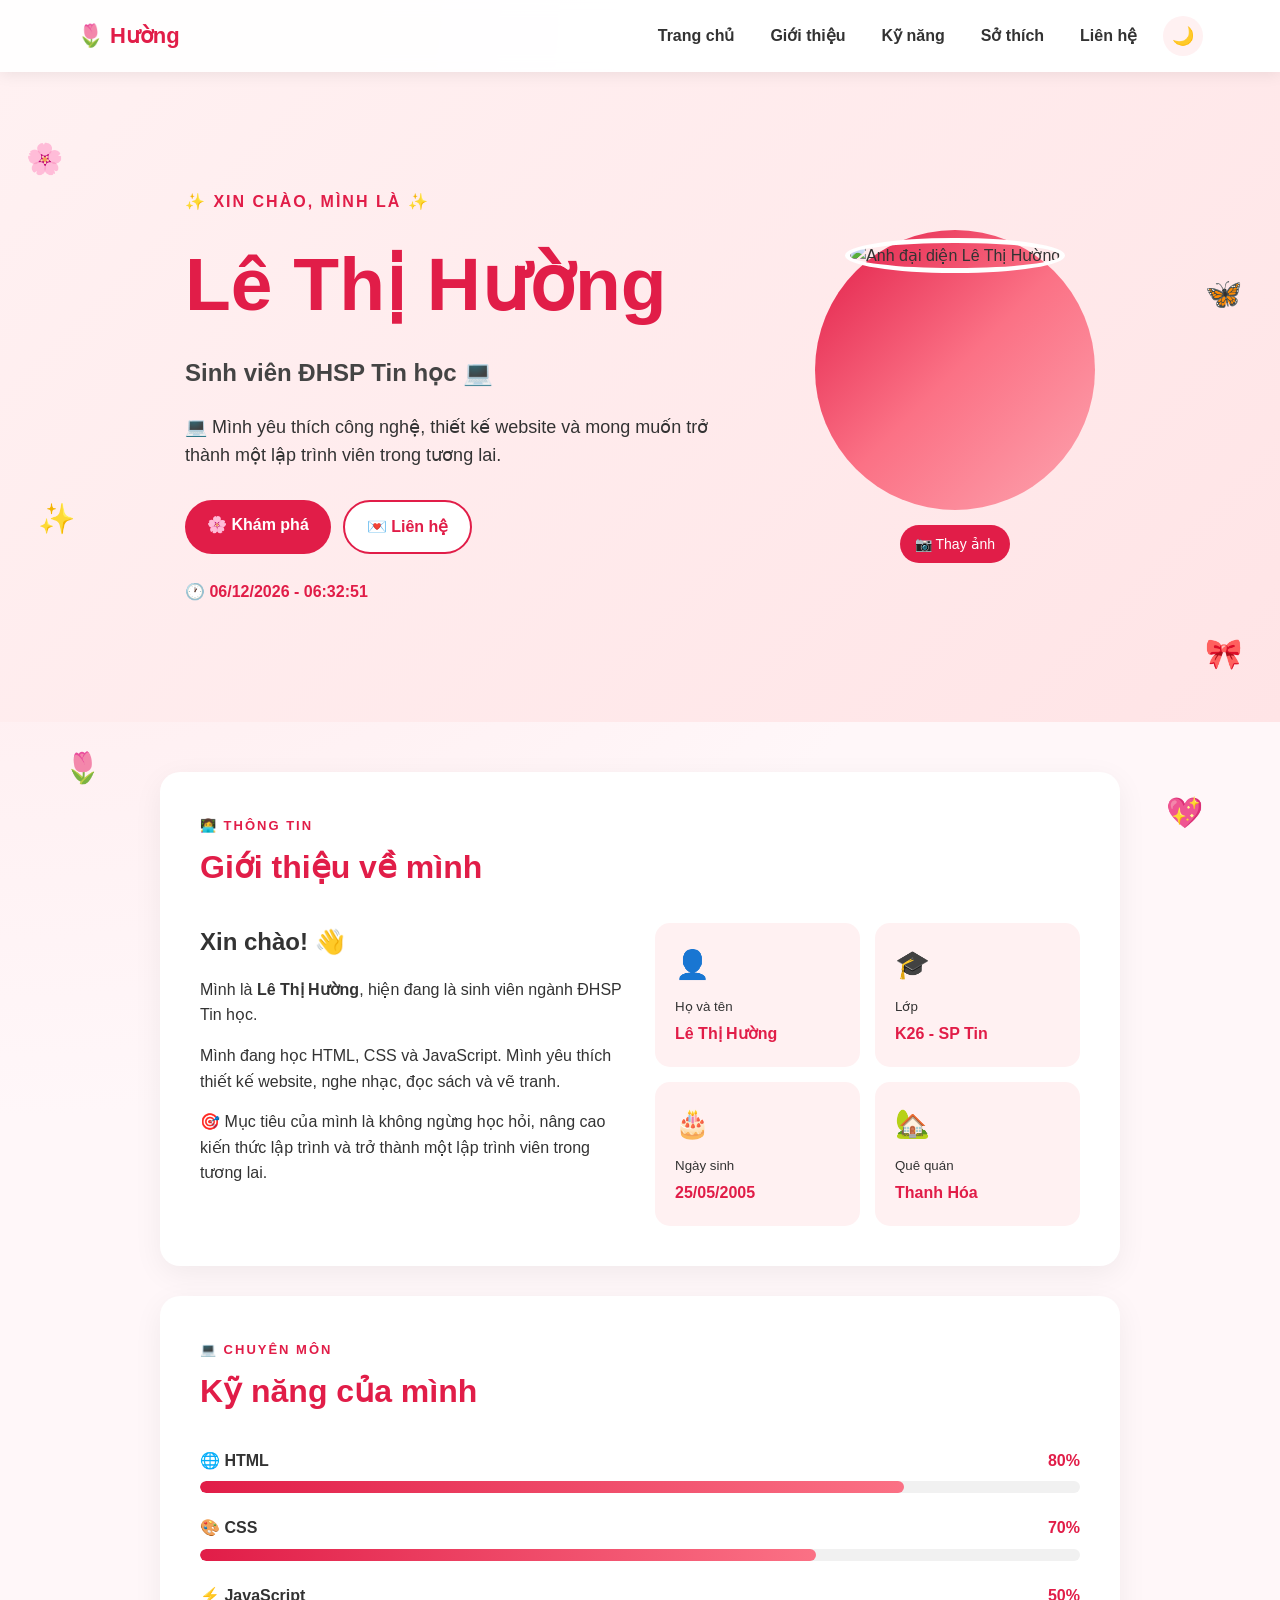
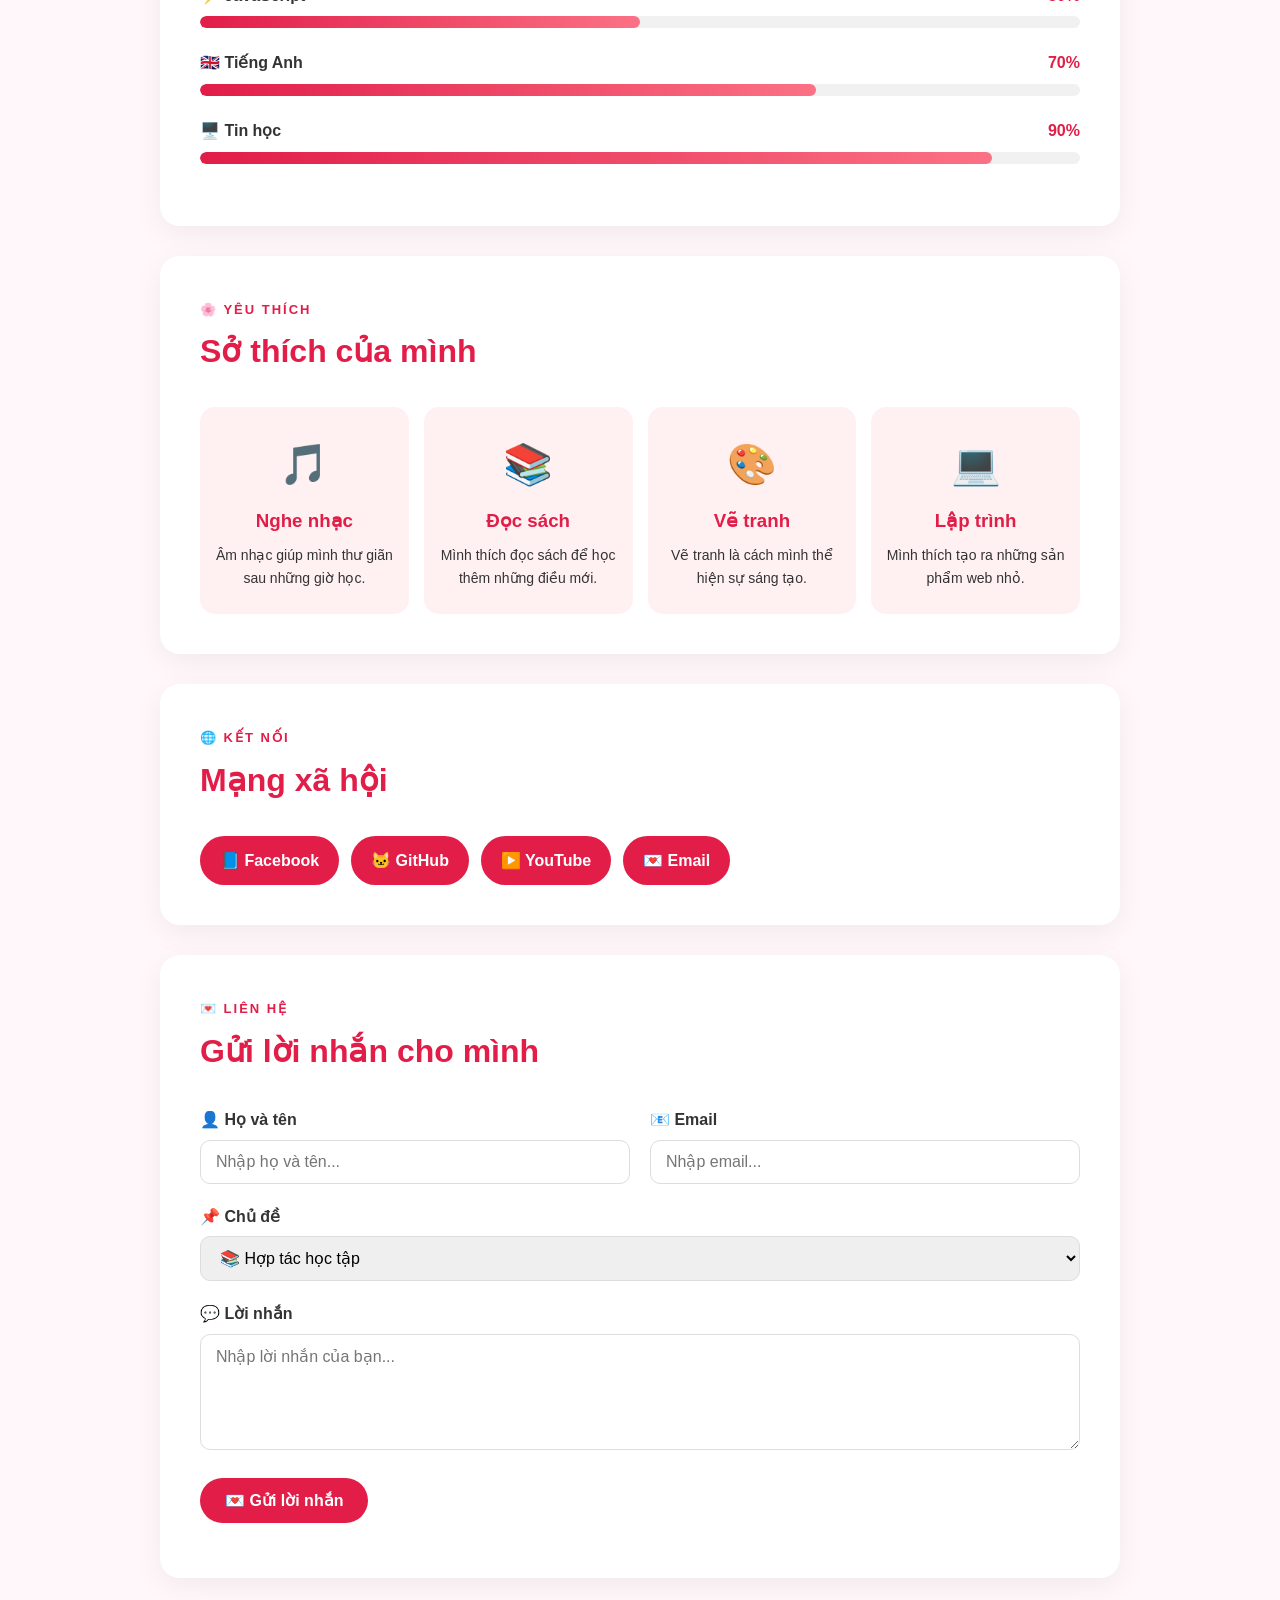
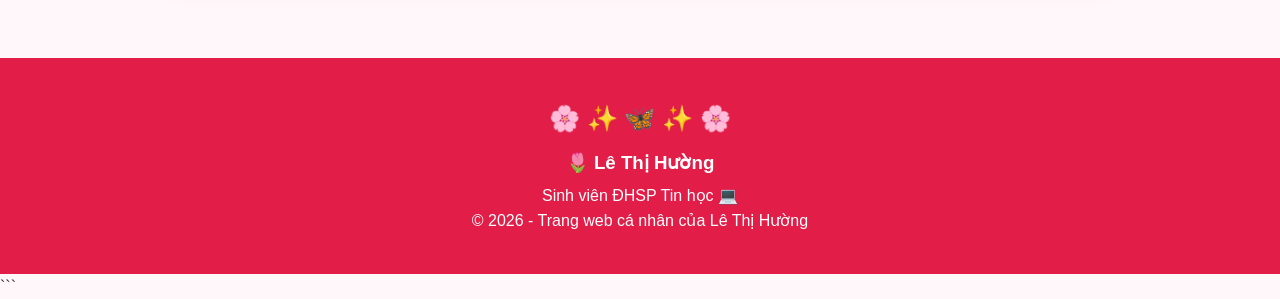
==== web-ca-nhan/index.html @ f7f2c082 "Add files via upload" ====
<!DOCTYPE html>
<html lang="vi">

<head>
    <meta charset="UTF-8">
    <meta name="viewport" content="width=device-width, initial-scale=1.0">

    <title>Lê Thị Hường | Sư phạm Tin học</title>

    <link rel="stylesheet" href="css/style.css">
</head>

<body>
    <!-- ================= MENU ================= -->
    <nav class="navbar">

        <div class="logo">
            🌷 Hường
        </div>

        <button id="menu-toggle" class="menu-toggle">
            ☰
        </button>

        <div id="menu" class="menu">
            <a href="#trang-chu">Trang chủ</a>
            <a href="#gioi-thieu">Giới thiệu</a>
            <a href="#ky-nang">Kỹ năng</a>
            <a href="#so-thich">Sở thích</a>
            <a href="#lien-he">Liên hệ</a>
        </div>

        <button id="dark-mode" class="dark-mode">
            🌙
        </button>

    </nav>


    <!-- ================= STICKER ================= -->

    <div class="sticker sticker-1">🌸</div>
    <div class="sticker sticker-2">🦋</div>
    <div class="sticker sticker-3">✨</div>
    <div class="sticker sticker-4">🎀</div>
    <div class="sticker sticker-5">🌷</div>
    <div class="sticker sticker-6">💖</div>


    <!-- ================= TRANG CHỦ ================= -->

    <header id="trang-chu" class="hero">

        <div class="hero-content">

            <p class="hello">
                ✨ XIN CHÀO, MÌNH LÀ ✨
            </p>

            <h1>
                Lê Thị Hường
            </h1>

            <h2 id="typing">
                Sinh viên ĐHSP Tin học
            </h2>

            <p class="hero-description">
                💻 Mình yêu thích công nghệ, thiết kế website
                và mong muốn trở thành một lập trình viên
                trong tương lai.
            </p>

            <div class="hero-buttons">

                <a href="#gioi-thieu" class="btn">
                    🌸 Khám phá
                </a>

                <a href="#lien-he" class="btn btn-outline">
                    💌 Liên hệ
                </a>

            </div>

            <div id="clock" class="clock">
                🕐 Đang tải thời gian...
            </div>

        </div>


        <div class="hero-image">

            <div class="image-box">

                <img
                    id="avatar"
                    src="c:\Users\HUONG\OneDrive\圖片\images.jpg"
                    alt="Ảnh đại diện Lê Thị Hường"
                >

            </div>

            <label for="image-input" class="change-image">
                📷 Thay ảnh
            </label>

            <input
                type="file"
                id="image-input"
                accept="image/*"
                hidden
            >
        </div>
    </header>
    <main>

        <!-- ================= GIỚI THIỆU ================= -->

        <section id="gioi-thieu" class="section reveal">

            <div class="section-title"><span>👩‍💻 THÔNG TIN</span><h2>
                    Giới thiệu về mình
                </h2>

            </div>

            <div class="about">

                <div class="about-text">

                    <h3>
                        Xin chào! 👋
                    </h3>

                    <p>
                        Mình là <strong>Lê Thị Hường</strong>,
                        hiện đang là sinh viên ngành
                        ĐHSP Tin học.
                    </p>

                    <p>
                        Mình đang học HTML, CSS và JavaScript.
                        Mình yêu thích thiết kế website,
                        nghe nhạc, đọc sách và vẽ tranh.
                    </p>

                    <p>
                        🎯 Mục tiêu của mình là không ngừng
                        học hỏi, nâng cao kiến thức lập trình
                        và trở thành một lập trình viên
                        trong tương lai.
                    </p>

                </div>


                <div class="info-grid">

                    <div class="info-card">
                        <span>👤</span>
                        <small>Họ và tên</small>
                        <strong>Lê Thị Hường</strong>
                    </div>

                    <div class="info-card">
                        <span>🎓</span>
                        <small>Lớp</small>
                        <strong>K26 - SP Tin</strong>
                    </div>

                    <div class="info-card">
                        <span>🎂</span>
                        <small>Ngày sinh</small>
                        <strong>25/05/2005</strong>
                    </div>

                    <div class="info-card">
                        <span>🏡</span>
                        <small>Quê quán</small>
                        <strong>Thanh Hóa</strong>
                    </div>

                </div>

            </div>

        </section>


        <!-- ================= KỸ NĂNG ================= -->

        <section id="ky-nang" class="section reveal">

            <div class="section-title">

                <span>💻 CHUYÊN MÔN</span>

                <h2>
                    Kỹ năng của mình
                </h2>

            </div>


            <div class="skills">

                <div class="skill">

                    <div class="skill-info">
                        <span>🌐 HTML</span>
                        <strong>80%</strong>
                    </div>

                    <div class="skill-bar">
                        <div class="skill-progress"
                             data-width="80%">
                        </div>
                    </div>

                </div>


                <div class="skill">

                    <div class="skill-info">
                        <span>🎨 CSS</span>
                        <strong>70%</strong>
                    </div>

                    <div class="skill-bar">
                        <div class="skill-progress"
                             data-width="70%">
                        </div>
                    </div>

                </div>


                <div class="skill">

                    <div class="skill-info">
                        <span>⚡ JavaScript</span>
                        <strong>50%</strong>
                    </div>

                    <div class="skill-bar">
                        <div class="skill-progress"
                             data-width="50%">
                        </div>
                    </div>

                </div>


                <div class="skill">

                    <div class="skill-info">
                        <span>🇬🇧 Tiếng Anh</span>
                        <strong>70%</strong>
                    </div>

                    <div class="skill-bar">
                        <div class="skill-progress"
                             data-width="70%">
                        </div>
                    </div>

                </div>


                <div class="skill">

                    <div class="skill-info">
                        <span>🖥️ Tin học</span>
                        <strong>90%</strong>
                    </div>

                    <div class="skill-bar">
                        <div class="skill-progress"
                             data-width="90%">
                        </div>
                    </div>

                </div>

            </div>

        </section>


        <!-- ================= SỞ THÍCH ================= -->

        <section id="so-thich" class="section reveal">

            <div class="section-title">

                <span>🌸 YÊU THÍCH</span>

                <h2>
                    Sở thích của mình
                </h2>

            </div>


            <div class="hobby-grid">

                <div class="hobby-card">
                    <div class="hobby-icon">🎵</div>
                    <h3>Nghe nhạc</h3>
                    <p>
                        Âm nhạc giúp mình thư giãn
                        sau những giờ học.
                    </p>
                </div>


                <div class="hobby-card">
                    <div class="hobby-icon">📚</div>
                    <h3>Đọc sách</h3>
                    <p>
                        Mình thích đọc sách để
                        học thêm những điều mới.
                    </p>
                </div>


                <div class="hobby-card">
                    <div class="hobby-icon">🎨</div>
                    <h3>Vẽ tranh</h3>
                    <p>
                        Vẽ tranh là cách mình
                        thể hiện sự sáng tạo.
                    </p>
                </div>


                <div class="hobby-card">
                    <div class="hobby-icon">💻</div>
                    <h3>Lập trình</h3>
                    <p>
                        Mình thích tạo ra những
                        sản phẩm web nhỏ.
                    </p>
                </div>

            </div>

        </section>


        <!-- ================= MẠNG XÃ HỘI ================= -->

        <section class="section reveal">

            <div class="section-title">

                <span>🌐 KẾT NỐI</span>

                <h2>
                    Mạng xã hội
                </h2>

            </div>


            <div class="social">

                <a
                    href="https://www.facebook.com/share/1BS9uorvmJ/"
                    target="_blank">
                    📘 Facebook
                </a>

                <a
                    href="https://github.com"
                    target="_blank">
                    🐱 GitHub
                </a>

                <a
                    href="https://www.youtube.com/@L%C3%AATh%E1%BB%8BH%C6%B0%E1%BB%9Dng-g9j"
                    target="_blank">
                    ▶️ YouTube
                </a>

                <a
                    href="mailto:huongltb3hh2@gamil.com">
                    💌 Email
                </a>

            </div>

        </section>


        <!-- ================= LIÊN HỆ ================= -->

        <section id="lien-he" class="section reveal">

            <div class="section-title">

                <span>💌 LIÊN HỆ</span>

                <h2>
                    Gửi lời nhắn cho mình
                </h2>

            </div>


            <form id="contact-form">

                <div class="form-row">

                    <div class="form-group">

                        <label>
                            👤 Họ và tên
                        </label>

                        <input
                            type="text"
                            id="name"
                            placeholder="Nhập họ và tên..."
                            required
                        >

                    </div>


                    <div class="form-group">

                        <label>
                            📧 Email
                        </label>

                        <input
                            type="email"
                            id="email"
                            placeholder="Nhập email..."
                            required
                        >

                    </div>

                </div>


                <div class="form-group">

                    <label>
                        📌 Chủ đề
                    </label>

                    <select id="subject">

                        <option>
                            📚 Hợp tác học tập
                        </option>

                        <option>
                            💡 Góp ý website
                        </option>

                        <option>
                            💬 Khác
                        </option>

                    </select>

                </div>


                <div class="form-group">

                    <label>
                        💬 Lời nhắn
                    </label>

                    <textarea
                        id="message"
                        rows="5"
                        placeholder="Nhập lời nhắn của bạn..."
                        required
                    ></textarea>

                </div>


                <button
                    type="submit"
                    class="submit-btn">
                    💌 Gửi lời nhắn
                </button>


                <p id="form-message"></p>

            </form>

        </section>

    </main>


    <!-- ================= FOOTER ================= -->

    <footer>

        <div class="footer-sticker">
            🌸 ✨ 🦋 ✨ 🌸
        </div>

        <h3>
            🌷 Lê Thị Hường
        </h3>

        <p>
            Sinh viên ĐHSP Tin học 💻
        </p>

        <p>
            © 2026 - Trang web cá nhân của Lê Thị Hường
        </p>

    </footer>


    <!-- NÚT VỀ ĐẦU TRANG -->

    <button id="back-top">
        ↑
    </button>


    <script src="js/script.js"></script>

</body>
</html>
```
---- web-ca-nhan/css/style.css ----
/* ==============================
   CÀI ĐẶT CHUNG
================================ */

* {
    margin: 0;
    padding: 0;
    box-sizing: border-box;
    scroll-behavior: smooth;
}

:root {
    --primary: #e11d48;
    --secondary: #fb7185;
    --light-pink: #fff1f2;
    --background: #fff7f9;
    --white: #ffffff;
    --text: #333333;
    --black: #030508;
}

body {
    font-family: Arial, Helvetica, sans-serif;

    background:
        radial-gradient(
            circle at top left,
            #ffe4e6,
            transparent 30%
        ),
        var(--background);

    color: var(--text);

    line-height: 1.6;

    transition:
        background 0.4s,
        color 0.4s;
}


/* ==============================
   MENU
================================ */

.navbar {
    position: sticky;
    top: 0;

    z-index: 1000;

    display: flex;
    align-items: center;

    padding: 15px 6%;

    background: rgba(255, 255, 255, 0.95);

    backdrop-filter: blur(10px);

    box-shadow:
        0 2px 15px rgba(0, 0, 0, 0.08);
}

.logo {
    color: var(--primary);

    font-size: 22px;

    font-weight: bold;

    margin-right: auto;
}

.menu {
    display: flex;

    gap: 8px;
}

.menu a {
    text-decoration: none;

    color: #333;

    font-weight: bold;

    padding: 8px 14px;

    border-radius: 20px;

    transition: 0.3s;
}

.menu a:hover {
    color: white;

    background: var(--primary);

    transform: translateY(-2px);
}

.menu-toggle {
    display: none;

    border: none;

    background: none;

    font-size: 25px;

    cursor: pointer;
}

.dark-mode {
    margin-left: 12px;

    width: 40px;
    height: 40px;

    border: none;

    border-radius: 50%;

    background: var(--light-pink);

    cursor: pointer;

    font-size: 18px;
}


/* ==============================
   STICKER
================================ */

.sticker {
    position: fixed;

    z-index: 10;

    font-size: 30px;

    pointer-events: none;

    animation: float 3s ease-in-out infinite;
}

.sticker-1 {
    top: 15%;
    left: 2%;
}

.sticker-2 {
    top: 30%;
    right: 3%;

    animation-delay: 0.5s;
}

.sticker-3 {
    top: 55%;
    left: 3%;

    animation-delay: 1s;
}

.sticker-4 {
    top: 70%;
    right: 3%;

    animation-delay: 1.5s;
}

.sticker-5 {
    bottom: 12%;
    left: 5%;

    animation-delay: 2s;
}

.sticker-6 {
    bottom: 7%;
    right: 6%;

    animation-delay: 2.5s;
}

@keyframes float {

    0%, 100% {
        transform:
            translateY(0)
            rotate(-5deg);
    }

    50% {
        transform:
            translateY(-15px)
            rotate(5deg);
    }
}


/* ==============================
   HERO
================================ */

.hero {
    min-height: 650px;

    display: flex;

    align-items: center;

    justify-content: center;

    gap: 80px;

    padding: 80px 8%;

    background:
        linear-gradient(
            135deg,
            #fff1f2,
            #ffe4e6
        );
}

.hero-content {
    max-width: 600px;
}

.hello {
    color: var(--primary);

    font-weight: bold;

    letter-spacing: 2px;

    margin-bottom: 10px;
}

.hero h1 {
    font-size: clamp(42px, 7vw, 75px);

    color: var(--primary);

    margin-bottom: 10px;
}

.hero h2 {
    min-height: 35px;

    color: #444;

    margin-bottom: 20px;
}

.hero-description {
    color: var(--gray);

    font-size: 18px;

    max-width: 550px;
}

.hero-buttons {
    display: flex;

    gap: 12px;

    margin-top: 30px;
}

.btn {
    display: inline-block;

    padding: 12px 22px;

    border-radius: 30px;

    background: var(--primary);

    color: white;

    text-decoration: none;

    font-weight: bold;

    transition: 0.3s;
}

.btn:hover {
    transform: translateY(-4px);

    box-shadow:
        0 8px 20px
        rgba(225, 29, 72, 0.25);
}

.btn-outline {
    background: white;

    color: var(--primary);

    border: 2px solid var(--primary);
}

.clock {
    margin-top: 25px;

    color: var(--primary);

    font-weight: bold;
}


/* ==============================
   ẢNH ĐẠI DIỆN
================================ */

.hero-image {
    text-align: center;
}

.image-box {
    width: 280px;
    height: 280px;

    padding: 8px;

    border-radius: 50%;

    background:
        linear-gradient(
            135deg,
            #e11d48,
            #fb7185,
            #fda4af
        );

    animation: imageFloat 4s ease-in-out infinite;
}

.image-box img {
    width: 100%;
    height: 100%;

    object-fit: cover;

    border-radius: 50%;

    border: 5px solid white;
}

@keyframes imageFloat {

    0%, 100% {
        transform: translateY(0);
    }

    50% {
        transform: translateY(-12px);
    }
}

.change-image {
    display: inline-block;

    margin-top: 15px;

    padding: 8px 15px;

    border-radius: 20px;

    background: var(--primary);

    color: white;

    cursor: pointer;

    font-size: 14px;
}


/* ==============================
   MAIN
================================ */

main {
    max-width: 1000px;

    margin: auto;

    padding: 50px 20px;
}

.section {
    background: white;

    padding: 40px;

    margin-bottom: 30px;

    border-radius: 20px;

    box-shadow:
        0 8px 30px
        rgba(0, 0, 0, 0.06);
}


/* ==============================
   HIỆU ỨNG CUỘN
================================ */

.reveal {
    opacity: 0;

    transform: translateY(50px);

    transition:
        opacity 0.8s ease,
        transform 0.8s ease;
}

.reveal.active {
    opacity: 1;

    transform: translateY(0);
}


/* ==============================
   TIÊU ĐỀ SECTION
================================ */

.section-title {
    margin-bottom: 30px;
}

.section-title span {
    color: var(--primary);

    font-size: 13px;

    font-weight: bold;

    letter-spacing: 2px;
}

.section-title h2 {
    color: var(--primary);

    font-size: 32px;

    margin-top: 5px;
}


/* ==============================
   GIỚI THIỆU
================================ */

.about {
    display: grid;

    grid-template-columns:
        1fr 1fr;

    gap: 30px;
}

.about-text h3 {
    font-size: 24px;

    margin-bottom: 15px;
}

.about-text p {
    margin-bottom: 15px;

    color: var(--gray);
}

.info-grid {
    display: grid;

    grid-template-columns:
        1fr 1fr;

    gap: 15px;
}

.info-card {
    padding: 20px;

    border-radius: 15px;

    background: var(--light-pink);

    transition: 0.3s;
}

.info-card:hover {
    transform: translateY(-5px);

    box-shadow:
        0 8px 20px
        rgba(225, 29, 72, 0.12);
}

.info-card span {
    display: block;

    font-size: 28px;

    margin-bottom: 8px;
}

.info-card small {
    display: block;

    color: var(--gray);
}

.info-card strong {
    display: block;

    color: var(--primary);

    margin-top: 4px;
}


/* ==============================
   KỸ NĂNG
================================ */

.skill {
    margin-bottom: 22px;
}

.skill-info {
    display: flex;

    justify-content: space-between;

    margin-bottom: 8px;

    font-weight: bold;
}

.skill-info strong {
    color: var(--primary);
}

.skill-bar {
    height: 12px;

    background: #f1f1f1;

    border-radius: 20px;

    overflow: hidden;
}

.skill-progress {
    width: 0;

    height: 100%;

    border-radius: 20px;

    background:
        linear-gradient(
            90deg,
            var(--primary),
            var(--secondary)
        );

    transition:
        width 1.5s ease;
}


/* ==============================
   SỞ THÍCH
================================ */

.hobby-grid {
    display: grid;

    grid-template-columns:
        repeat(4, 1fr);

    gap: 15px;
}

.hobby-card {
    text-align: center;

    padding: 25px 15px;

    border-radius: 15px;

    background: var(--light-pink);

    transition: 0.3s;
}

.hobby-card:hover {
    transform:
        translateY(-8px)
        rotate(1deg);

    box-shadow:
        0 10px 25px
        rgba(225, 29, 72, 0.12);
}

.hobby-icon {
    font-size: 40px;

    margin-bottom: 10px;
}

.hobby-card h3 {
    color: var(--primary);

    margin-bottom: 8px;
}

.hobby-card p {
    color: var(--gray);

    font-size: 14px;
}


/* ==============================
   MẠNG XÃ HỘI
================================ */

.social {
    display: flex;

    flex-wrap: wrap;

    gap: 12px;
}

.social a {
    text-decoration: none;

    color: white;

    background: var(--primary);

    padding: 12px 20px;

    border-radius: 30px;

    font-weight: bold;

    transition: 0.3s;
}

.social a:hover {
    transform: translateY(-4px);

    box-shadow:
        0 8px 15px
        rgba(225, 29, 72, 0.2);
}


/* ==============================
   FORM
================================ */

.form-row {
    display: grid;

    grid-template-columns:
        1fr 1fr;

    gap: 20px;
}

.form-group {
    margin-bottom: 20px;
}

.form-group label {
    display: block;

    margin-bottom: 7px;

    font-weight: bold;
}

input,
select,
textarea {
    width: 100%;

    padding: 12px 15px;

    border: 1px solid #ddd;

    border-radius: 10px;

    font-family: inherit;

    font-size: 16px;

    outline: none;

    transition: 0.3s;
}

input:focus,
select:focus,
textarea:focus {
    border-color: var(--primary);

    box-shadow:
        0 0 0 3px
        rgba(225, 29, 72, 0.1);
}

textarea {
    resize: vertical;
}

.submit-btn {
    border: none;

    padding: 13px 25px;

    border-radius: 30px;

    background: var(--primary);

    color: white;

    font-size: 16px;

    font-weight: bold;

    cursor: pointer;

    transition: 0.3s;
}

.submit-btn:hover {
    transform: translateY(-3px);

    box-shadow:
        0 8px 20px
        rgba(225, 29, 72, 0.25);
}

#form-message {
    margin-top: 15px;

    font-weight: bold;

    color: #16a34a;
}


/* ==============================
   FOOTER
================================ */

footer {
    text-align: center;

    padding: 40px 20px;

    background: var(--primary);

    color: white;
}

.footer-sticker {
    font-size: 25px;

    margin-bottom: 10px;
}

footer h3 {
    margin-bottom: 5px;
}


/* ==============================
   NÚT VỀ ĐẦU
================================ */

#back-top {
    position: fixed;

    right: 20px;
    bottom: 20px;

    width: 48px;
    height: 48px;

    border: none;

    border-radius: 50%;

    background: var(--primary);

    color: white;

    font-size: 22px;

    cursor: pointer;

    opacity: 0;

    visibility: hidden;

    transition: 0.3s;

    z-index: 999;
}

#back-top.show {
    opacity: 1;

    visibility: visible;
}

#back-top:hover {
    transform: scale(1.1);
}


/* ==============================
   DARK MODE
================================ */

body.dark {
    --background: #111827;

    --text: #f9fafb;

    --gray: #d1d5db;

    background: #111827;

    color: #f9fafb;
}

body.dark .navbar {
    background: rgba(17, 24, 39, 0.95);
}

body.dark .menu a {
    color: white;
}

body.dark .dark-mode {
    background: #374151;
}

body.dark .hero {
    background:
        linear-gradient(
            135deg,
            #1f2937,
            #374151
        );
}

body.dark .hero h2 {
    color: white;
}

body.dark .section {
    background: #1f2937;
}

body.dark .info-card,
body.dark .hobby-card {
    background: #374151;
}

body.dark input,
body.dark select,
body.dark textarea {
    background: #374151;

    color: white;

    border-color: #6b7280;
}

body.dark .skill-bar {
    background: #374151;
}


/* ==============================
   MOBILE
================================ */

@media (max-width: 768px) {

    .navbar {
        padding: 12px 20px;
    }

    .menu-toggle {
        display: block;

        order: 2;

        margin-left: 10px;
    }

    .dark-mode {
        order: 3;
    }

    .menu {
        position: absolute;

        top: 100%;
        left: 0;

        width: 100%;

        display: none;

        flex-direction: column;

        padding: 15px;

        background: white;

        box-shadow:
            0 8px 15px
            rgba(0,0,0,0.1);
    }

    .menu.show {
        display: flex;
    }

    .menu a {
        text-align: center;
    }

    .hero {
        min-height: auto;

        flex-direction: column-reverse;

        gap: 35px;

        padding: 60px 20px;
    }

    .hero-content {
        text-align: center;
    }

    .hero-buttons {
        justify-content: center;

        flex-wrap: wrap;
    }

    .image-box {
        width: 220px;
        height: 220px;
    }

    main {
        padding: 30px 15px;
    }

    .section {
        padding: 25px 20px;
    }

    .about {
        grid-template-columns: 1fr;
    }

    .hobby-grid {
        grid-template-columns:
            1fr 1fr;
    }

    .form-row {
        grid-template-columns: 1fr;
    }

    .sticker {
        font-size: 22px;
    }

    .sticker-1,
    .sticker-3,
    .sticker-5 {
        left: 1%;
    }

    .sticker-2,
    .sticker-4,
    .sticker-6 {
        right: 1%;
    }
}


@media (max-width: 480px) {

    .hero h1 {
        font-size: 42px;
    }

    .section-title h2 {
        font-size: 26px;
    }

    .info-grid {
        grid-template-columns: 1fr;
    }

    .hobby-grid {
        grid-template-columns: 1fr;
    }

    .social {
        flex-direction: column;
    }

    .social a {
        text-align: center;
    }
}
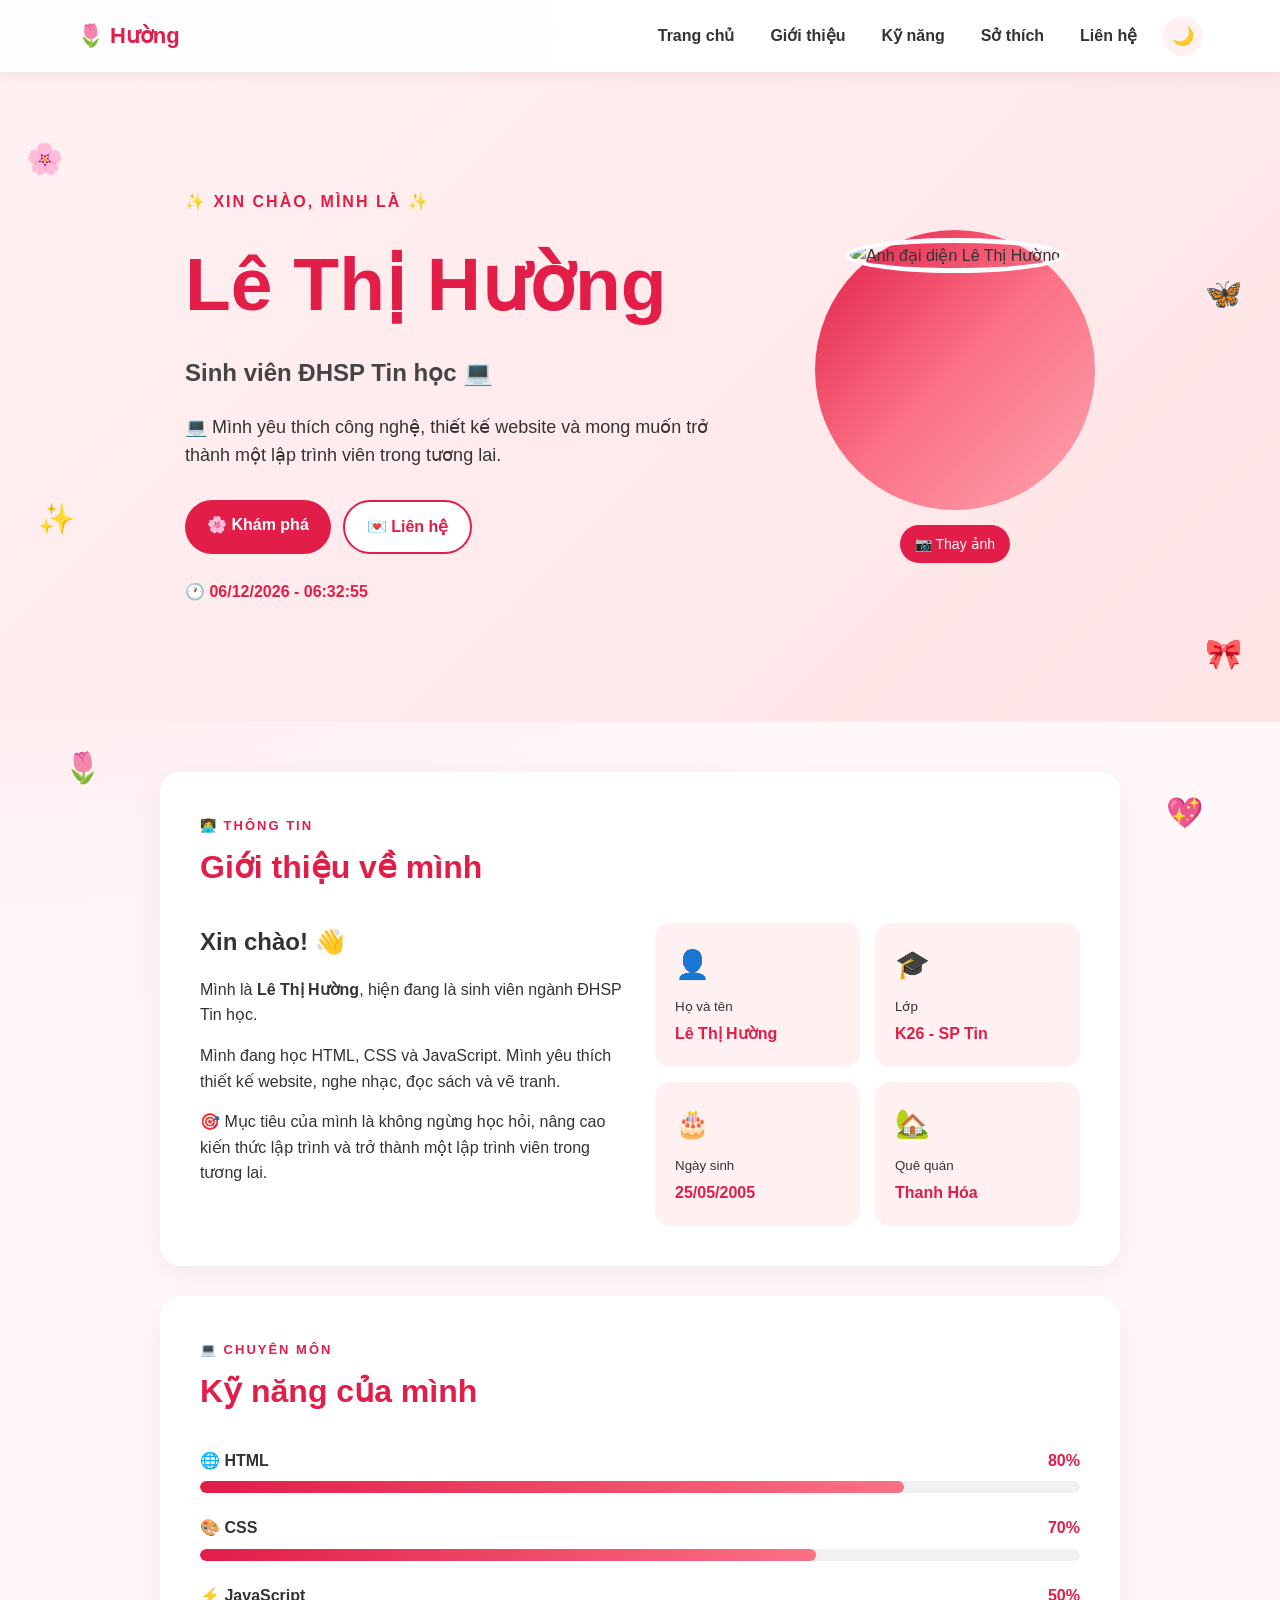
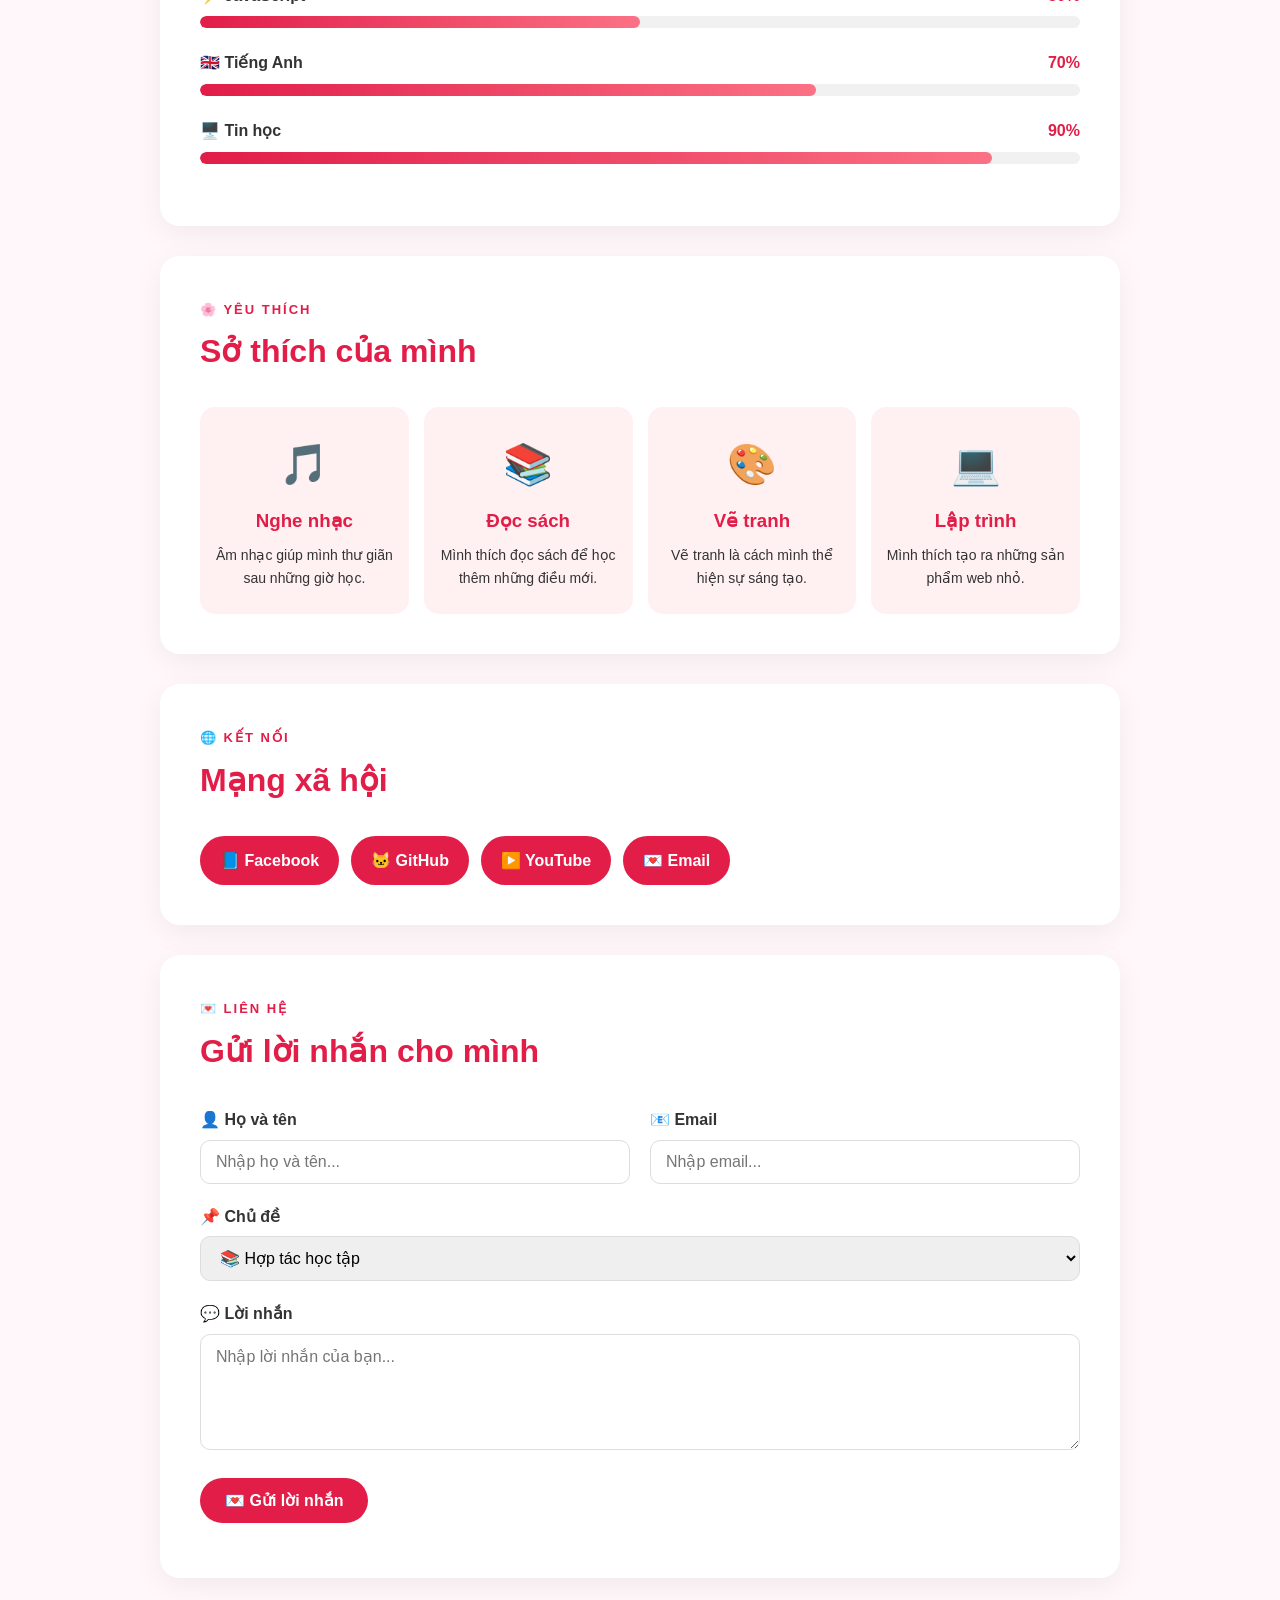
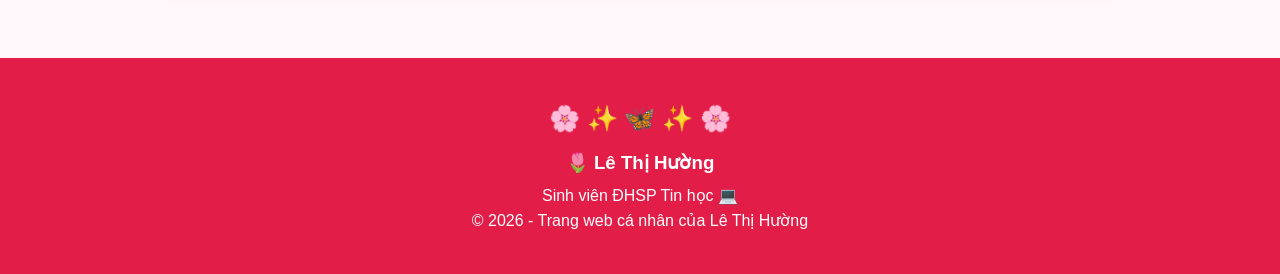
==== commit be3c6d81: "Add files via upload" ====
--- a/web-ca-nhan/index.html
+++ b/web-ca-nhan/index.html
@@ -1,545 +1,210 @@
-
 <!DOCTYPE html>
 <html lang="vi">
-
 <head>
     <meta charset="UTF-8">
     <meta name="viewport" content="width=device-width, initial-scale=1.0">
-
     <title>Lê Thị Hường | Sư phạm Tin học</title>
-
     <link rel="stylesheet" href="css/style.css">
 </head>
-
 <body>
-    <!-- ================= MENU ================= -->
-    <nav class="navbar">
-
-        <div class="logo">
-            🌷 Hường
-        </div>
-
-        <button id="menu-toggle" class="menu-toggle">
-            ☰
-        </button>
-
-        <div id="menu" class="menu">
-            <a href="#trang-chu">Trang chủ</a>
-            <a href="#gioi-thieu">Giới thiệu</a>
-            <a href="#ky-nang">Kỹ năng</a>
-            <a href="#so-thich">Sở thích</a>
-            <a href="#lien-he">Liên hệ</a>
-        </div>
-
-        <button id="dark-mode" class="dark-mode">
-            🌙
-        </button>
-
-    </nav>
-
-
-    <!-- ================= STICKER ================= -->
-
-    <div class="sticker sticker-1">🌸</div>
-    <div class="sticker sticker-2">🦋</div>
-    <div class="sticker sticker-3">✨</div>
-    <div class="sticker sticker-4">🎀</div>
-    <div class="sticker sticker-5">🌷</div>
-    <div class="sticker sticker-6">💖</div>
-
-
-    <!-- ================= TRANG CHỦ ================= -->
-
-    <header id="trang-chu" class="hero">
-
-        <div class="hero-content">
-
-            <p class="hello">
-                ✨ XIN CHÀO, MÌNH LÀ ✨
-            </p>
-
-            <h1>
-                Lê Thị Hường
-            </h1>
-
-            <h2 id="typing">
-                Sinh viên ĐHSP Tin học
-            </h2>
-
-            <p class="hero-description">
-                💻 Mình yêu thích công nghệ, thiết kế website
-                và mong muốn trở thành một lập trình viên
-                trong tương lai.
-            </p>
-
-            <div class="hero-buttons">
-
-                <a href="#gioi-thieu" class="btn">
-                    🌸 Khám phá
-                </a>
-
-                <a href="#lien-he" class="btn btn-outline">
-                    💌 Liên hệ
-                </a>
-
+
+<nav class="navbar">
+    <div class="logo">🌷 Hường</div>
+    <button id="menu-toggle" class="menu-toggle">☰</button>
+    <div id="menu" class="menu">
+        <a href="#trang-chu">Trang chủ</a>
+        <a href="#gioi-thieu">Giới thiệu</a>
+        <a href="#ky-nang">Kỹ năng</a>
+        <a href="#so-thich">Sở thích</a>
+        <a href="#lien-he">Liên hệ</a>
+    </div>
+    <button id="dark-mode" class="dark-mode">🌙</button>
+</nav>
+
+<div class="sticker sticker-1">🌸</div>
+<div class="sticker sticker-2">🦋</div>
+<div class="sticker sticker-3">✨</div>
+<div class="sticker sticker-4">🎀</div>
+<div class="sticker sticker-5">🌷</div>
+<div class="sticker sticker-6">💖</div>
+
+<header id="trang-chu" class="hero">
+    <div class="hero-content">
+        <p class="hello">✨ XIN CHÀO, MÌNH LÀ ✨</p>
+        <h1>Lê Thị Hường</h1>
+        <h2 id="typing">Sinh viên ĐHSP Tin học</h2>
+        <p class="hero-description">💻 Mình yêu thích công nghệ, thiết kế website và mong muốn trở thành một lập trình viên trong tương lai.</p>
+        <div class="hero-buttons">
+            <a href="#gioi-thieu" class="btn">🌸 Khám phá</a>
+            <a href="#lien-he" class="btn btn-outline">💌 Liên hệ</a>
+        </div>
+        <div id="clock" class="clock">🕐 Đang tải thời gian...</div>
+    </div>
+
+    <div class="hero-image">
+        <div class="image-box">
+            <img id="avatar" src="c:\Users\HUONG\OneDrive\圖片\images.jpg" alt="Ảnh đại diện Lê Thị Hường">
+        </div>
+        <label for="image-input" class="change-image">📷 Thay ảnh</label>
+        <input type="file" id="image-input" accept="image/*" hidden>
+    </div>
+</header>
+
+<main>
+
+<section id="gioi-thieu" class="section reveal">
+    <div class="section-title">
+        <span>👩‍💻 THÔNG TIN</span>
+        <h2>Giới thiệu về mình</h2>
+    </div>
+
+    <div class="about">
+        <div class="about-text">
+            <h3>Xin chào! 👋</h3>
+            <p>Mình là <strong>Lê Thị Hường</strong>, hiện đang là sinh viên ngành ĐHSP Tin học.</p>
+            <p>Mình đang học HTML, CSS và JavaScript. Mình yêu thích thiết kế website, nghe nhạc, đọc sách và vẽ tranh.</p>
+            <p>🎯 Mục tiêu của mình là không ngừng học hỏi, nâng cao kiến thức lập trình và trở thành một lập trình viên trong tương lai.</p>
+        </div>
+
+        <div class="info-grid">
+            <div class="info-card"><span>👤</span><small>Họ và tên</small><strong>Lê Thị Hường</strong></div>
+            <div class="info-card"><span>🎓</span><small>Lớp</small><strong>K26 - SP Tin</strong></div>
+            <div class="info-card"><span>🎂</span><small>Ngày sinh</small><strong>25/05/2005</strong></div>
+            <div class="info-card"><span>🏡</span><small>Quê quán</small><strong>Thanh Hóa</strong></div>
+        </div>
+    </div>
+</section>
+
+<section id="ky-nang" class="section reveal">
+    <div class="section-title">
+        <span>💻 CHUYÊN MÔN</span>
+        <h2>Kỹ năng của mình</h2>
+    </div>
+
+    <div class="skills">
+        <div class="skill">
+            <div class="skill-info"><span>🌐 HTML</span><strong>80%</strong></div>
+            <div class="skill-bar"><div class="skill-progress" data-width="80%"></div></div>
+        </div>
+
+        <div class="skill">
+            <div class="skill-info"><span>🎨 CSS</span><strong>70%</strong></div>
+            <div class="skill-bar"><div class="skill-progress" data-width="70%"></div></div>
+        </div>
+
+        <div class="skill">
+            <div class="skill-info"><span>⚡ JavaScript</span><strong>50%</strong></div>
+            <div class="skill-bar"><div class="skill-progress" data-width="50%"></div></div>
+        </div>
+
+        <div class="skill">
+            <div class="skill-info"><span>🇬🇧 Tiếng Anh</span><strong>70%</strong></div>
+            <div class="skill-bar"><div class="skill-progress" data-width="70%"></div></div>
+        </div>
+
+        <div class="skill">
+            <div class="skill-info"><span>🖥️ Tin học</span><strong>90%</strong></div>
+            <div class="skill-bar"><div class="skill-progress" data-width="90%"></div></div>
+        </div>
+    </div>
+</section>
+
+<section id="so-thich" class="section reveal">
+    <div class="section-title">
+        <span>🌸 YÊU THÍCH</span>
+        <h2>Sở thích của mình</h2>
+    </div>
+
+    <div class="hobby-grid">
+        <div class="hobby-card">
+            <div class="hobby-icon">🎵</div>
+            <h3>Nghe nhạc</h3>
+            <p>Âm nhạc giúp mình thư giãn sau những giờ học.</p>
+        </div>
+
+        <div class="hobby-card">
+            <div class="hobby-icon">📚</div>
+            <h3>Đọc sách</h3>
+            <p>Mình thích đọc sách để học thêm những điều mới.</p>
+        </div>
+
+        <div class="hobby-card">
+            <div class="hobby-icon">🎨</div>
+            <h3>Vẽ tranh</h3>
+            <p>Vẽ tranh là cách mình thể hiện sự sáng tạo.</p>
+        </div>
+
+        <div class="hobby-card">
+            <div class="hobby-icon">💻</div>
+            <h3>Lập trình</h3>
+            <p>Mình thích tạo ra những sản phẩm web nhỏ.</p>
+        </div>
+    </div>
+</section>
+
+<section class="section reveal">
+    <div class="section-title">
+        <span>🌐 KẾT NỐI</span>
+        <h2>Mạng xã hội</h2>
+    </div>
+
+    <div class="social">
+        <a href="https://www.facebook.com/share/1BS9uorvmJ/" target="_blank">📘 Facebook</a>
+        <a href="https://github.com" target="_blank">🐱 GitHub</a>
+        <a href="https://www.youtube.com/@L%C3%AATh%E1%BB%8BH%C6%B0%E1%BB%9Dng-g9j" target="_blank">▶️ YouTube</a>
+        <a href="mailto:huongltb3hh2@gamil.com">💌 Email</a>
+    </div>
+</section>
+
+<section id="lien-he" class="section reveal">
+    <div class="section-title">
+        <span>💌 LIÊN HỆ</span>
+        <h2>Gửi lời nhắn cho mình</h2>
+    </div>
+
+    <form id="contact-form">
+        <div class="form-row">
+            <div class="form-group">
+                <label>👤 Họ và tên</label>
+                <input type="text" id="name" placeholder="Nhập họ và tên..." required>
             </div>
 
-            <div id="clock" class="clock">
-                🕐 Đang tải thời gian...
+            <div class="form-group">
+                <label>📧 Email</label>
+                <input type="email" id="email" placeholder="Nhập email..." required>
             </div>
-
-        </div>
-
-
-        <div class="hero-image">
-
-            <div class="image-box">
-
-                <img
-                    id="avatar"
-                    src="c:\Users\HUONG\OneDrive\圖片\images.jpg"
-                    alt="Ảnh đại diện Lê Thị Hường"
-                >
-
-            </div>
-
-            <label for="image-input" class="change-image">
-                📷 Thay ảnh
-            </label>
-
-            <input
-                type="file"
-                id="image-input"
-                accept="image/*"
-                hidden
-            >
-        </div>
-    </header>
-    <main>
-
-        <!-- ================= GIỚI THIỆU ================= -->
-
-        <section id="gioi-thieu" class="section reveal">
-
-            <div class="section-title"><span>👩‍💻 THÔNG TIN</span><h2>
-                    Giới thiệu về mình
-                </h2>
-
-            </div>
-
-            <div class="about">
-
-                <div class="about-text">
-
-                    <h3>
-                        Xin chào! 👋
-                    </h3>
-
-                    <p>
-                        Mình là <strong>Lê Thị Hường</strong>,
-                        hiện đang là sinh viên ngành
-                        ĐHSP Tin học.
-                    </p>
-
-                    <p>
-                        Mình đang học HTML, CSS và JavaScript.
-                        Mình yêu thích thiết kế website,
-                        nghe nhạc, đọc sách và vẽ tranh.
-                    </p>
-
-                    <p>
-                        🎯 Mục tiêu của mình là không ngừng
-                        học hỏi, nâng cao kiến thức lập trình
-                        và trở thành một lập trình viên
-                        trong tương lai.
-                    </p>
-
-                </div>
-
-
-                <div class="info-grid">
-
-                    <div class="info-card">
-                        <span>👤</span>
-                        <small>Họ và tên</small>
-                        <strong>Lê Thị Hường</strong>
-                    </div>
-
-                    <div class="info-card">
-                        <span>🎓</span>
-                        <small>Lớp</small>
-                        <strong>K26 - SP Tin</strong>
-                    </div>
-
-                    <div class="info-card">
-                        <span>🎂</span>
-                        <small>Ngày sinh</small>
-                        <strong>25/05/2005</strong>
-                    </div>
-
-                    <div class="info-card">
-                        <span>🏡</span>
-                        <small>Quê quán</small>
-                        <strong>Thanh Hóa</strong>
-                    </div>
-
-                </div>
-
-            </div>
-
-        </section>
-
-
-        <!-- ================= KỸ NĂNG ================= -->
-
-        <section id="ky-nang" class="section reveal">
-
-            <div class="section-title">
-
-                <span>💻 CHUYÊN MÔN</span>
-
-                <h2>
-                    Kỹ năng của mình
-                </h2>
-
-            </div>
-
-
-            <div class="skills">
-
-                <div class="skill">
-
-                    <div class="skill-info">
-                        <span>🌐 HTML</span>
-                        <strong>80%</strong>
-                    </div>
-
-                    <div class="skill-bar">
-                        <div class="skill-progress"
-                             data-width="80%">
-                        </div>
-                    </div>
-
-                </div>
-
-
-                <div class="skill">
-
-                    <div class="skill-info">
-                        <span>🎨 CSS</span>
-                        <strong>70%</strong>
-                    </div>
-
-                    <div class="skill-bar">
-                        <div class="skill-progress"
-                             data-width="70%">
-                        </div>
-                    </div>
-
-                </div>
-
-
-                <div class="skill">
-
-                    <div class="skill-info">
-                        <span>⚡ JavaScript</span>
-                        <strong>50%</strong>
-                    </div>
-
-                    <div class="skill-bar">
-                        <div class="skill-progress"
-                             data-width="50%">
-                        </div>
-                    </div>
-
-                </div>
-
-
-                <div class="skill">
-
-                    <div class="skill-info">
-                        <span>🇬🇧 Tiếng Anh</span>
-                        <strong>70%</strong>
-                    </div>
-
-                    <div class="skill-bar">
-                        <div class="skill-progress"
-                             data-width="70%">
-                        </div>
-                    </div>
-
-                </div>
-
-
-                <div class="skill">
-
-                    <div class="skill-info">
-                        <span>🖥️ Tin học</span>
-                        <strong>90%</strong>
-                    </div>
-
-                    <div class="skill-bar">
-                        <div class="skill-progress"
-                             data-width="90%">
-                        </div>
-                    </div>
-
-                </div>
-
-            </div>
-
-        </section>
-
-
-        <!-- ================= SỞ THÍCH ================= -->
-
-        <section id="so-thich" class="section reveal">
-
-            <div class="section-title">
-
-                <span>🌸 YÊU THÍCH</span>
-
-                <h2>
-                    Sở thích của mình
-                </h2>
-
-            </div>
-
-
-            <div class="hobby-grid">
-
-                <div class="hobby-card">
-                    <div class="hobby-icon">🎵</div>
-                    <h3>Nghe nhạc</h3>
-                    <p>
-                        Âm nhạc giúp mình thư giãn
-                        sau những giờ học.
-                    </p>
-                </div>
-
-
-                <div class="hobby-card">
-                    <div class="hobby-icon">📚</div>
-                    <h3>Đọc sách</h3>
-                    <p>
-                        Mình thích đọc sách để
-                        học thêm những điều mới.
-                    </p>
-                </div>
-
-
-                <div class="hobby-card">
-                    <div class="hobby-icon">🎨</div>
-                    <h3>Vẽ tranh</h3>
-                    <p>
-                        Vẽ tranh là cách mình
-                        thể hiện sự sáng tạo.
-                    </p>
-                </div>
-
-
-                <div class="hobby-card">
-                    <div class="hobby-icon">💻</div>
-                    <h3>Lập trình</h3>
-                    <p>
-                        Mình thích tạo ra những
-                        sản phẩm web nhỏ.
-                    </p>
-                </div>
-
-            </div>
-
-        </section>
-
-
-        <!-- ================= MẠNG XÃ HỘI ================= -->
-
-        <section class="section reveal">
-
-            <div class="section-title">
-
-                <span>🌐 KẾT NỐI</span>
-
-                <h2>
-                    Mạng xã hội
-                </h2>
-
-            </div>
-
-
-            <div class="social">
-
-                <a
-                    href="https://www.facebook.com/share/1BS9uorvmJ/"
-                    target="_blank">
-                    📘 Facebook
-                </a>
-
-                <a
-                    href="https://github.com"
-                    target="_blank">
-                    🐱 GitHub
-                </a>
-
-                <a
-                    href="https://www.youtube.com/@L%C3%AATh%E1%BB%8BH%C6%B0%E1%BB%9Dng-g9j"
-                    target="_blank">
-                    ▶️ YouTube
-                </a>
-
-                <a
-                    href="mailto:huongltb3hh2@gamil.com">
-                    💌 Email
-                </a>
-
-            </div>
-
-        </section>
-
-
-        <!-- ================= LIÊN HỆ ================= -->
-
-        <section id="lien-he" class="section reveal">
-
-            <div class="section-title">
-
-                <span>💌 LIÊN HỆ</span>
-
-                <h2>
-                    Gửi lời nhắn cho mình
-                </h2>
-
-            </div>
-
-
-            <form id="contact-form">
-
-                <div class="form-row">
-
-                    <div class="form-group">
-
-                        <label>
-                            👤 Họ và tên
-                        </label>
-
-                        <input
-                            type="text"
-                            id="name"
-                            placeholder="Nhập họ và tên..."
-                            required
-                        >
-
-                    </div>
-
-
-                    <div class="form-group">
-
-                        <label>
-                            📧 Email
-                        </label>
-
-                        <input
-                            type="email"
-                            id="email"
-                            placeholder="Nhập email..."
-                            required
-                        >
-
-                    </div>
-
-                </div>
-
-
-                <div class="form-group">
-
-                    <label>
-                        📌 Chủ đề
-                    </label>
-
-                    <select id="subject">
-
-                        <option>
-                            📚 Hợp tác học tập
-                        </option>
-
-                        <option>
-                            💡 Góp ý website
-                        </option>
-
-                        <option>
-                            💬 Khác
-                        </option>
-
-                    </select>
-
-                </div>
-
-
-                <div class="form-group">
-
-                    <label>
-                        💬 Lời nhắn
-                    </label>
-
-                    <textarea
-                        id="message"
-                        rows="5"
-                        placeholder="Nhập lời nhắn của bạn..."
-                        required
-                    ></textarea>
-
-                </div>
-
-
-                <button
-                    type="submit"
-                    class="submit-btn">
-                    💌 Gửi lời nhắn
-                </button>
-
-
-                <p id="form-message"></p>
-
-            </form>
-
-        </section>
-
-    </main>
-
-
-    <!-- ================= FOOTER ================= -->
-
-    <footer>
-
-        <div class="footer-sticker">
-            🌸 ✨ 🦋 ✨ 🌸
-        </div>
-
-        <h3>
-            🌷 Lê Thị Hường
-        </h3>
-
-        <p>
-            Sinh viên ĐHSP Tin học 💻
-        </p>
-
-        <p>
-            © 2026 - Trang web cá nhân của Lê Thị Hường
-        </p>
-
-    </footer>
-
-
-    <!-- NÚT VỀ ĐẦU TRANG -->
-
-    <button id="back-top">
-        ↑
-    </button>
-
-
-    <script src="js/script.js"></script>
-
+        </div>
+
+        <div class="form-group">
+            <label>📌 Chủ đề</label>
+            <select id="subject">
+                <option>📚 Hợp tác học tập</option>
+                <option>💡 Góp ý website</option>
+                <option>💬 Khác</option>
+            </select>
+        </div>
+
+        <div class="form-group">
+            <label>💬 Lời nhắn</label>
+            <textarea id="message" rows="5" placeholder="Nhập lời nhắn của bạn..." required></textarea>
+        </div>
+
+        <button type="submit" class="submit-btn">💌 Gửi lời nhắn</button>
+        <p id="form-message"></p>
+    </form>
+</section>
+
+</main>
+
+<footer>
+    <div class="footer-sticker">🌸 ✨ 🦋 ✨ 🌸</div>
+    <h3>🌷 Lê Thị Hường</h3>
+    <p>Sinh viên ĐHSP Tin học 💻</p>
+    <p>© 2026 - Trang web cá nhân của Lê Thị Hường</p>
+</footer>
+
+<button id="back-top">↑</button>
+
+<script src="js/script.js"></script>
 </body>
 </html>
-```
-
--- a/web-ca-nhan/css/style.css
+++ b/web-ca-nhan/css/style.css
@@ -1,1052 +1,128 @@
+*{margin:0;padding:0;box-sizing:border-box;scroll-behavior:smooth}
+:root{--primary:#e11d48;--secondary:#fb7185;--light-pink:#fff1f2;--background:#fff7f9;--white:#fff;--text:#333;--black:#030508}
+body{font-family:Arial,Helvetica,sans-serif;background:radial-gradient(circle at top left,#ffe4e6,transparent 30%),var(--background);color:var(--text);line-height:1.6;transition:background .4s,color .4s}
+.navbar{position:sticky;top:0;z-index:1000;display:flex;align-items:center;padding:15px 6%;background:rgba(255,255,255,.95);backdrop-filter:blur(10px);box-shadow:0 2px 15px rgba(0,0,0,.08)}
+.logo{color:var(--primary);font-size:22px;font-weight:bold;margin-right:auto}
+.menu{display:flex;gap:8px}
+.menu a{text-decoration:none;color:#333;font-weight:bold;padding:8px 14px;border-radius:20px;transition:.3s}
+.menu a:hover{color:white;background:var(--primary);transform:translateY(-2px)}
+.menu-toggle{display:none;border:none;background:none;font-size:25px;cursor:pointer}
+.dark-mode{margin-left:12px;width:40px;height:40px;border:none;border-radius:50%;background:var(--light-pink);cursor:pointer;font-size:18px}
 
-/* ==============================
-   CÀI ĐẶT CHUNG
-================================ */
+.sticker{position:fixed;z-index:10;font-size:30px;pointer-events:none;animation:float 3s ease-in-out infinite}
+.sticker-1{top:15%;left:2%}.sticker-2{top:30%;right:3%;animation-delay:.5s}.sticker-3{top:55%;left:3%;animation-delay:1s}.sticker-4{top:70%;right:3%;animation-delay:1.5s}.sticker-5{bottom:12%;left:5%;animation-delay:2s}.sticker-6{bottom:7%;right:6%;animation-delay:2.5s}
+@keyframes float{0%,100%{transform:translateY(0) rotate(-5deg)}50%{transform:translateY(-15px) rotate(5deg)}}
 
-* {
-    margin: 0;
-    padding: 0;
-    box-sizing: border-box;
-    scroll-behavior: smooth;
+.hero{min-height:650px;display:flex;align-items:center;justify-content:center;gap:80px;padding:80px 8%;background:linear-gradient(135deg,#fff1f2,#ffe4e6)}
+.hero-content{max-width:600px}
+.hello{color:var(--primary);font-weight:bold;letter-spacing:2px;margin-bottom:10px}
+.hero h1{font-size:clamp(42px,7vw,75px);color:var(--primary);margin-bottom:10px}
+.hero h2{min-height:35px;color:#444;margin-bottom:20px}
+.hero-description{color:var(--gray);font-size:18px;max-width:550px}
+.hero-buttons{display:flex;gap:12px;margin-top:30px}
+.btn{display:inline-block;padding:12px 22px;border-radius:30px;background:var(--primary);color:white;text-decoration:none;font-weight:bold;transition:.3s}
+.btn:hover{transform:translateY(-4px);box-shadow:0 8px 20px rgba(225,29,72,.25)}
+.btn-outline{background:white;color:var(--primary);border:2px solid var(--primary)}
+.clock{margin-top:25px;color:var(--primary);font-weight:bold}
+
+.hero-image{text-align:center}
+.image-box{width:280px;height:280px;padding:8px;border-radius:50%;background:linear-gradient(135deg,#e11d48,#fb7185,#fda4af);animation:imageFloat 4s ease-in-out infinite}
+.image-box img{width:100%;height:100%;object-fit:cover;border-radius:50%;border:5px solid white}
+@keyframes imageFloat{0%,100%{transform:translateY(0)}50%{transform:translateY(-12px)}}
+.change-image{display:inline-block;margin-top:15px;padding:8px 15px;border-radius:20px;background:var(--primary);color:white;cursor:pointer;font-size:14px}
+
+main{max-width:1000px;margin:auto;padding:50px 20px}
+.section{background:white;padding:40px;margin-bottom:30px;border-radius:20px;box-shadow:0 8px 30px rgba(0,0,0,.06)}
+
+.reveal{opacity:0;transform:translateY(50px);transition:opacity .8s ease,transform .8s ease}
+.reveal.active{opacity:1;transform:translateY(0)}
+
+.section-title{margin-bottom:30px}
+.section-title span{color:var(--primary);font-size:13px;font-weight:bold;letter-spacing:2px}
+.section-title h2{color:var(--primary);font-size:32px;margin-top:5px}
+
+.about{display:grid;grid-template-columns:1fr 1fr;gap:30px}
+.about-text h3{font-size:24px;margin-bottom:15px}
+.about-text p{margin-bottom:15px;color:var(--gray)}
+.info-grid{display:grid;grid-template-columns:1fr 1fr;gap:15px}
+.info-card{padding:20px;border-radius:15px;background:var(--light-pink);transition:.3s}
+.info-card:hover{transform:translateY(-5px);box-shadow:0 8px 20px rgba(225,29,72,.12)}
+.info-card span{display:block;font-size:28px;margin-bottom:8px}
+.info-card small{display:block;color:var(--gray)}
+.info-card strong{display:block;color:var(--primary);margin-top:4px}
+
+.skill{margin-bottom:22px}
+.skill-info{display:flex;justify-content:space-between;margin-bottom:8px;font-weight:bold}
+.skill-info strong{color:var(--primary)}
+.skill-bar{height:12px;background:#f1f1f1;border-radius:20px;overflow:hidden}
+.skill-progress{width:0;height:100%;border-radius:20px;background:linear-gradient(90deg,var(--primary),var(--secondary));transition:width 1.5s ease}
+
+.hobby-grid{display:grid;grid-template-columns:repeat(4,1fr);gap:15px}
+.hobby-card{text-align:center;padding:25px 15px;border-radius:15px;background:var(--light-pink);transition:.3s}
+.hobby-card:hover{transform:translateY(-8px) rotate(1deg);box-shadow:0 10px 25px rgba(225,29,72,.12)}
+.hobby-icon{font-size:40px;margin-bottom:10px}
+.hobby-card h3{color:var(--primary);margin-bottom:8px}
+.hobby-card p{color:var(--gray);font-size:14px}
+
+.social{display:flex;flex-wrap:wrap;gap:12px}
+.social a{text-decoration:none;color:white;background:var(--primary);padding:12px 20px;border-radius:30px;font-weight:bold;transition:.3s}
+.social a:hover{transform:translateY(-4px);box-shadow:0 8px 15px rgba(225,29,72,.2)}
+
+.form-row{display:grid;grid-template-columns:1fr 1fr;gap:20px}
+.form-group{margin-bottom:20px}
+.form-group label{display:block;margin-bottom:7px;font-weight:bold}
+input,select,textarea{width:100%;padding:12px 15px;border:1px solid #ddd;border-radius:10px;font-family:inherit;font-size:16px;outline:none;transition:.3s}
+input:focus,select:focus,textarea:focus{border-color:var(--primary);box-shadow:0 0 0 3px rgba(225,29,72,.1)}
+textarea{resize:vertical}
+.submit-btn{border:none;padding:13px 25px;border-radius:30px;background:var(--primary);color:white;font-size:16px;font-weight:bold;cursor:pointer;transition:.3s}
+.submit-btn:hover{transform:translateY(-3px);box-shadow:0 8px 20px rgba(225,29,72,.25)}
+#form-message{margin-top:15px;font-weight:bold;color:#16a34a}
+
+footer{text-align:center;padding:40px 20px;background:var(--primary);color:white}
+.footer-sticker{font-size:25px;margin-bottom:10px}
+footer h3{margin-bottom:5px}
+
+#back-top{position:fixed;right:20px;bottom:20px;width:48px;height:48px;border:none;border-radius:50%;background:var(--primary);color:white;font-size:22px;cursor:pointer;opacity:0;visibility:hidden;transition:.3s;z-index:999}
+#back-top.show{opacity:1;visibility:visible}
+#back-top:hover{transform:scale(1.1)}
+
+body.dark{--background:#111827;--text:#f9fafb;--gray:#d1d5db;background:#111827;color:#f9fafb}
+body.dark .navbar{background:rgba(17,24,39,.95)}
+body.dark .menu a{color:white}
+body.dark .dark-mode{background:#374151}
+body.dark .hero{background:linear-gradient(135deg,#1f2937,#374151)}
+body.dark .hero h2{color:white}
+body.dark .section{background:#1f2937}
+body.dark .info-card,body.dark .hobby-card{background:#374151}
+body.dark input,body.dark select,body.dark textarea{background:#374151;color:white;border-color:#6b7280}
+body.dark .skill-bar{background:#374151}
+
+@media(max-width:768px){
+.navbar{padding:12px 20px}
+.menu-toggle{display:block;order:2;margin-left:10px}
+.dark-mode{order:3}
+.menu{position:absolute;top:100%;left:0;width:100%;display:none;flex-direction:column;padding:15px;background:white;box-shadow:0 8px 15px rgba(0,0,0,.1)}
+.menu.show{display:flex}
+.menu a{text-align:center}
+.hero{min-height:auto;flex-direction:column-reverse;gap:35px;padding:60px 20px}
+.hero-content{text-align:center}
+.hero-buttons{justify-content:center;flex-wrap:wrap}
+.image-box{width:220px;height:220px}
+main{padding:30px 15px}
+.section{padding:25px 20px}
+.about{grid-template-columns:1fr}
+.hobby-grid{grid-template-columns:1fr 1fr}
+.form-row{grid-template-columns:1fr}
+.sticker{font-size:22px}
+.sticker-1,.sticker-3,.sticker-5{left:1%}
+.sticker-2,.sticker-4,.sticker-6{right:1%}
 }
 
-:root {
-    --primary: #e11d48;
-    --secondary: #fb7185;
-    --light-pink: #fff1f2;
-    --background: #fff7f9;
-    --white: #ffffff;
-    --text: #333333;
-    --black: #030508;
+@media(max-width:480px){
+.hero h1{font-size:42px}
+.section-title h2{font-size:26px}
+.info-grid{grid-template-columns:1fr}
+.hobby-grid{grid-template-columns:1fr}
+.social{flex-direction:column}
+.social a{text-align:center}
 }
-
-body {
-    font-family: Arial, Helvetica, sans-serif;
-
-    background:
-        radial-gradient(
-            circle at top left,
-            #ffe4e6,
-            transparent 30%
-        ),
-        var(--background);
-
-    color: var(--text);
-
-    line-height: 1.6;
-
-    transition:
-        background 0.4s,
-        color 0.4s;
-}
-
-
-/* ==============================
-   MENU
-================================ */
-
-.navbar {
-    position: sticky;
-    top: 0;
-
-    z-index: 1000;
-
-    display: flex;
-    align-items: center;
-
-    padding: 15px 6%;
-
-    background: rgba(255, 255, 255, 0.95);
-
-    backdrop-filter: blur(10px);
-
-    box-shadow:
-        0 2px 15px rgba(0, 0, 0, 0.08);
-}
-
-.logo {
-    color: var(--primary);
-
-    font-size: 22px;
-
-    font-weight: bold;
-
-    margin-right: auto;
-}
-
-.menu {
-    display: flex;
-
-    gap: 8px;
-}
-
-.menu a {
-    text-decoration: none;
-
-    color: #333;
-
-    font-weight: bold;
-
-    padding: 8px 14px;
-
-    border-radius: 20px;
-
-    transition: 0.3s;
-}
-
-.menu a:hover {
-    color: white;
-
-    background: var(--primary);
-
-    transform: translateY(-2px);
-}
-
-.menu-toggle {
-    display: none;
-
-    border: none;
-
-    background: none;
-
-    font-size: 25px;
-
-    cursor: pointer;
-}
-
-.dark-mode {
-    margin-left: 12px;
-
-    width: 40px;
-    height: 40px;
-
-    border: none;
-
-    border-radius: 50%;
-
-    background: var(--light-pink);
-
-    cursor: pointer;
-
-    font-size: 18px;
-}
-
-
-/* ==============================
-   STICKER
-================================ */
-
-.sticker {
-    position: fixed;
-
-    z-index: 10;
-
-    font-size: 30px;
-
-    pointer-events: none;
-
-    animation: float 3s ease-in-out infinite;
-}
-
-.sticker-1 {
-    top: 15%;
-    left: 2%;
-}
-
-.sticker-2 {
-    top: 30%;
-    right: 3%;
-
-    animation-delay: 0.5s;
-}
-
-.sticker-3 {
-    top: 55%;
-    left: 3%;
-
-    animation-delay: 1s;
-}
-
-.sticker-4 {
-    top: 70%;
-    right: 3%;
-
-    animation-delay: 1.5s;
-}
-
-.sticker-5 {
-    bottom: 12%;
-    left: 5%;
-
-    animation-delay: 2s;
-}
-
-.sticker-6 {
-    bottom: 7%;
-    right: 6%;
-
-    animation-delay: 2.5s;
-}
-
-@keyframes float {
-
-    0%, 100% {
-        transform:
-            translateY(0)
-            rotate(-5deg);
-    }
-
-    50% {
-        transform:
-            translateY(-15px)
-            rotate(5deg);
-    }
-}
-
-
-/* ==============================
-   HERO
-================================ */
-
-.hero {
-    min-height: 650px;
-
-    display: flex;
-
-    align-items: center;
-
-    justify-content: center;
-
-    gap: 80px;
-
-    padding: 80px 8%;
-
-    background:
-        linear-gradient(
-            135deg,
-            #fff1f2,
-            #ffe4e6
-        );
-}
-
-.hero-content {
-    max-width: 600px;
-}
-
-.hello {
-    color: var(--primary);
-
-    font-weight: bold;
-
-    letter-spacing: 2px;
-
-    margin-bottom: 10px;
-}
-
-.hero h1 {
-    font-size: clamp(42px, 7vw, 75px);
-
-    color: var(--primary);
-
-    margin-bottom: 10px;
-}
-
-.hero h2 {
-    min-height: 35px;
-
-    color: #444;
-
-    margin-bottom: 20px;
-}
-
-.hero-description {
-    color: var(--gray);
-
-    font-size: 18px;
-
-    max-width: 550px;
-}
-
-.hero-buttons {
-    display: flex;
-
-    gap: 12px;
-
-    margin-top: 30px;
-}
-
-.btn {
-    display: inline-block;
-
-    padding: 12px 22px;
-
-    border-radius: 30px;
-
-    background: var(--primary);
-
-    color: white;
-
-    text-decoration: none;
-
-    font-weight: bold;
-
-    transition: 0.3s;
-}
-
-.btn:hover {
-    transform: translateY(-4px);
-
-    box-shadow:
-        0 8px 20px
-        rgba(225, 29, 72, 0.25);
-}
-
-.btn-outline {
-    background: white;
-
-    color: var(--primary);
-
-    border: 2px solid var(--primary);
-}
-
-.clock {
-    margin-top: 25px;
-
-    color: var(--primary);
-
-    font-weight: bold;
-}
-
-
-/* ==============================
-   ẢNH ĐẠI DIỆN
-================================ */
-
-.hero-image {
-    text-align: center;
-}
-
-.image-box {
-    width: 280px;
-    height: 280px;
-
-    padding: 8px;
-
-    border-radius: 50%;
-
-    background:
-        linear-gradient(
-            135deg,
-            #e11d48,
-            #fb7185,
-            #fda4af
-        );
-
-    animation: imageFloat 4s ease-in-out infinite;
-}
-
-.image-box img {
-    width: 100%;
-    height: 100%;
-
-    object-fit: cover;
-
-    border-radius: 50%;
-
-    border: 5px solid white;
-}
-
-@keyframes imageFloat {
-
-    0%, 100% {
-        transform: translateY(0);
-    }
-
-    50% {
-        transform: translateY(-12px);
-    }
-}
-
-.change-image {
-    display: inline-block;
-
-    margin-top: 15px;
-
-    padding: 8px 15px;
-
-    border-radius: 20px;
-
-    background: var(--primary);
-
-    color: white;
-
-    cursor: pointer;
-
-    font-size: 14px;
-}
-
-
-/* ==============================
-   MAIN
-================================ */
-
-main {
-    max-width: 1000px;
-
-    margin: auto;
-
-    padding: 50px 20px;
-}
-
-.section {
-    background: white;
-
-    padding: 40px;
-
-    margin-bottom: 30px;
-
-    border-radius: 20px;
-
-    box-shadow:
-        0 8px 30px
-        rgba(0, 0, 0, 0.06);
-}
-
-
-/* ==============================
-   HIỆU ỨNG CUỘN
-================================ */
-
-.reveal {
-    opacity: 0;
-
-    transform: translateY(50px);
-
-    transition:
-        opacity 0.8s ease,
-        transform 0.8s ease;
-}
-
-.reveal.active {
-    opacity: 1;
-
-    transform: translateY(0);
-}
-
-
-/* ==============================
-   TIÊU ĐỀ SECTION
-================================ */
-
-.section-title {
-    margin-bottom: 30px;
-}
-
-.section-title span {
-    color: var(--primary);
-
-    font-size: 13px;
-
-    font-weight: bold;
-
-    letter-spacing: 2px;
-}
-
-.section-title h2 {
-    color: var(--primary);
-
-    font-size: 32px;
-
-    margin-top: 5px;
-}
-
-
-/* ==============================
-   GIỚI THIỆU
-================================ */
-
-.about {
-    display: grid;
-
-    grid-template-columns:
-        1fr 1fr;
-
-    gap: 30px;
-}
-
-.about-text h3 {
-    font-size: 24px;
-
-    margin-bottom: 15px;
-}
-
-.about-text p {
-    margin-bottom: 15px;
-
-    color: var(--gray);
-}
-
-.info-grid {
-    display: grid;
-
-    grid-template-columns:
-        1fr 1fr;
-
-    gap: 15px;
-}
-
-.info-card {
-    padding: 20px;
-
-    border-radius: 15px;
-
-    background: var(--light-pink);
-
-    transition: 0.3s;
-}
-
-.info-card:hover {
-    transform: translateY(-5px);
-
-    box-shadow:
-        0 8px 20px
-        rgba(225, 29, 72, 0.12);
-}
-
-.info-card span {
-    display: block;
-
-    font-size: 28px;
-
-    margin-bottom: 8px;
-}
-
-.info-card small {
-    display: block;
-
-    color: var(--gray);
-}
-
-.info-card strong {
-    display: block;
-
-    color: var(--primary);
-
-    margin-top: 4px;
-}
-
-
-/* ==============================
-   KỸ NĂNG
-================================ */
-
-.skill {
-    margin-bottom: 22px;
-}
-
-.skill-info {
-    display: flex;
-
-    justify-content: space-between;
-
-    margin-bottom: 8px;
-
-    font-weight: bold;
-}
-
-.skill-info strong {
-    color: var(--primary);
-}
-
-.skill-bar {
-    height: 12px;
-
-    background: #f1f1f1;
-
-    border-radius: 20px;
-
-    overflow: hidden;
-}
-
-.skill-progress {
-    width: 0;
-
-    height: 100%;
-
-    border-radius: 20px;
-
-    background:
-        linear-gradient(
-            90deg,
-            var(--primary),
-            var(--secondary)
-        );
-
-    transition:
-        width 1.5s ease;
-}
-
-
-/* ==============================
-   SỞ THÍCH
-================================ */
-
-.hobby-grid {
-    display: grid;
-
-    grid-template-columns:
-        repeat(4, 1fr);
-
-    gap: 15px;
-}
-
-.hobby-card {
-    text-align: center;
-
-    padding: 25px 15px;
-
-    border-radius: 15px;
-
-    background: var(--light-pink);
-
-    transition: 0.3s;
-}
-
-.hobby-card:hover {
-    transform:
-        translateY(-8px)
-        rotate(1deg);
-
-    box-shadow:
-        0 10px 25px
-        rgba(225, 29, 72, 0.12);
-}
-
-.hobby-icon {
-    font-size: 40px;
-
-    margin-bottom: 10px;
-}
-
-.hobby-card h3 {
-    color: var(--primary);
-
-    margin-bottom: 8px;
-}
-
-.hobby-card p {
-    color: var(--gray);
-
-    font-size: 14px;
-}
-
-
-/* ==============================
-   MẠNG XÃ HỘI
-================================ */
-
-.social {
-    display: flex;
-
-    flex-wrap: wrap;
-
-    gap: 12px;
-}
-
-.social a {
-    text-decoration: none;
-
-    color: white;
-
-    background: var(--primary);
-
-    padding: 12px 20px;
-
-    border-radius: 30px;
-
-    font-weight: bold;
-
-    transition: 0.3s;
-}
-
-.social a:hover {
-    transform: translateY(-4px);
-
-    box-shadow:
-        0 8px 15px
-        rgba(225, 29, 72, 0.2);
-}
-
-
-/* ==============================
-   FORM
-================================ */
-
-.form-row {
-    display: grid;
-
-    grid-template-columns:
-        1fr 1fr;
-
-    gap: 20px;
-}
-
-.form-group {
-    margin-bottom: 20px;
-}
-
-.form-group label {
-    display: block;
-
-    margin-bottom: 7px;
-
-    font-weight: bold;
-}
-
-input,
-select,
-textarea {
-    width: 100%;
-
-    padding: 12px 15px;
-
-    border: 1px solid #ddd;
-
-    border-radius: 10px;
-
-    font-family: inherit;
-
-    font-size: 16px;
-
-    outline: none;
-
-    transition: 0.3s;
-}
-
-input:focus,
-select:focus,
-textarea:focus {
-    border-color: var(--primary);
-
-    box-shadow:
-        0 0 0 3px
-        rgba(225, 29, 72, 0.1);
-}
-
-textarea {
-    resize: vertical;
-}
-
-.submit-btn {
-    border: none;
-
-    padding: 13px 25px;
-
-    border-radius: 30px;
-
-    background: var(--primary);
-
-    color: white;
-
-    font-size: 16px;
-
-    font-weight: bold;
-
-    cursor: pointer;
-
-    transition: 0.3s;
-}
-
-.submit-btn:hover {
-    transform: translateY(-3px);
-
-    box-shadow:
-        0 8px 20px
-        rgba(225, 29, 72, 0.25);
-}
-
-#form-message {
-    margin-top: 15px;
-
-    font-weight: bold;
-
-    color: #16a34a;
-}
-
-
-/* ==============================
-   FOOTER
-================================ */
-
-footer {
-    text-align: center;
-
-    padding: 40px 20px;
-
-    background: var(--primary);
-
-    color: white;
-}
-
-.footer-sticker {
-    font-size: 25px;
-
-    margin-bottom: 10px;
-}
-
-footer h3 {
-    margin-bottom: 5px;
-}
-
-
-/* ==============================
-   NÚT VỀ ĐẦU
-================================ */
-
-#back-top {
-    position: fixed;
-
-    right: 20px;
-    bottom: 20px;
-
-    width: 48px;
-    height: 48px;
-
-    border: none;
-
-    border-radius: 50%;
-
-    background: var(--primary);
-
-    color: white;
-
-    font-size: 22px;
-
-    cursor: pointer;
-
-    opacity: 0;
-
-    visibility: hidden;
-
-    transition: 0.3s;
-
-    z-index: 999;
-}
-
-#back-top.show {
-    opacity: 1;
-
-    visibility: visible;
-}
-
-#back-top:hover {
-    transform: scale(1.1);
-}
-
-
-/* ==============================
-   DARK MODE
-================================ */
-
-body.dark {
-    --background: #111827;
-
-    --text: #f9fafb;
-
-    --gray: #d1d5db;
-
-    background: #111827;
-
-    color: #f9fafb;
-}
-
-body.dark .navbar {
-    background: rgba(17, 24, 39, 0.95);
-}
-
-body.dark .menu a {
-    color: white;
-}
-
-body.dark .dark-mode {
-    background: #374151;
-}
-
-body.dark .hero {
-    background:
-        linear-gradient(
-            135deg,
-            #1f2937,
-            #374151
-        );
-}
-
-body.dark .hero h2 {
-    color: white;
-}
-
-body.dark .section {
-    background: #1f2937;
-}
-
-body.dark .info-card,
-body.dark .hobby-card {
-    background: #374151;
-}
-
-body.dark input,
-body.dark select,
-body.dark textarea {
-    background: #374151;
-
-    color: white;
-
-    border-color: #6b7280;
-}
-
-body.dark .skill-bar {
-    background: #374151;
-}
-
-
-/* ==============================
-   MOBILE
-================================ */
-
-@media (max-width: 768px) {
-
-    .navbar {
-        padding: 12px 20px;
-    }
-
-    .menu-toggle {
-        display: block;
-
-        order: 2;
-
-        margin-left: 10px;
-    }
-
-    .dark-mode {
-        order: 3;
-    }
-
-    .menu {
-        position: absolute;
-
-        top: 100%;
-        left: 0;
-
-        width: 100%;
-
-        display: none;
-
-        flex-direction: column;
-
-        padding: 15px;
-
-        background: white;
-
-        box-shadow:
-            0 8px 15px
-            rgba(0,0,0,0.1);
-    }
-
-    .menu.show {
-        display: flex;
-    }
-
-    .menu a {
-        text-align: center;
-    }
-
-    .hero {
-        min-height: auto;
-
-        flex-direction: column-reverse;
-
-        gap: 35px;
-
-        padding: 60px 20px;
-    }
-
-    .hero-content {
-        text-align: center;
-    }
-
-    .hero-buttons {
-        justify-content: center;
-
-        flex-wrap: wrap;
-    }
-
-    .image-box {
-        width: 220px;
-        height: 220px;
-    }
-
-    main {
-        padding: 30px 15px;
-    }
-
-    .section {
-        padding: 25px 20px;
-    }
-
-    .about {
-        grid-template-columns: 1fr;
-    }
-
-    .hobby-grid {
-        grid-template-columns:
-            1fr 1fr;
-    }
-
-    .form-row {
-        grid-template-columns: 1fr;
-    }
-
-    .sticker {
-        font-size: 22px;
-    }
-
-    .sticker-1,
-    .sticker-3,
-    .sticker-5 {
-        left: 1%;
-    }
-
-    .sticker-2,
-    .sticker-4,
-    .sticker-6 {
-        right: 1%;
-    }
-}
-
-
-@media (max-width: 480px) {
-
-    .hero h1 {
-        font-size: 42px;
-    }
-
-    .section-title h2 {
-        font-size: 26px;
-    }
-
-    .info-grid {
-        grid-template-columns: 1fr;
-    }
-
-    .hobby-grid {
-        grid-template-columns: 1fr;
-    }
-
-    .social {
-        flex-direction: column;
-    }
-
-    .social a {
-        text-align: center;
-    }
-}
